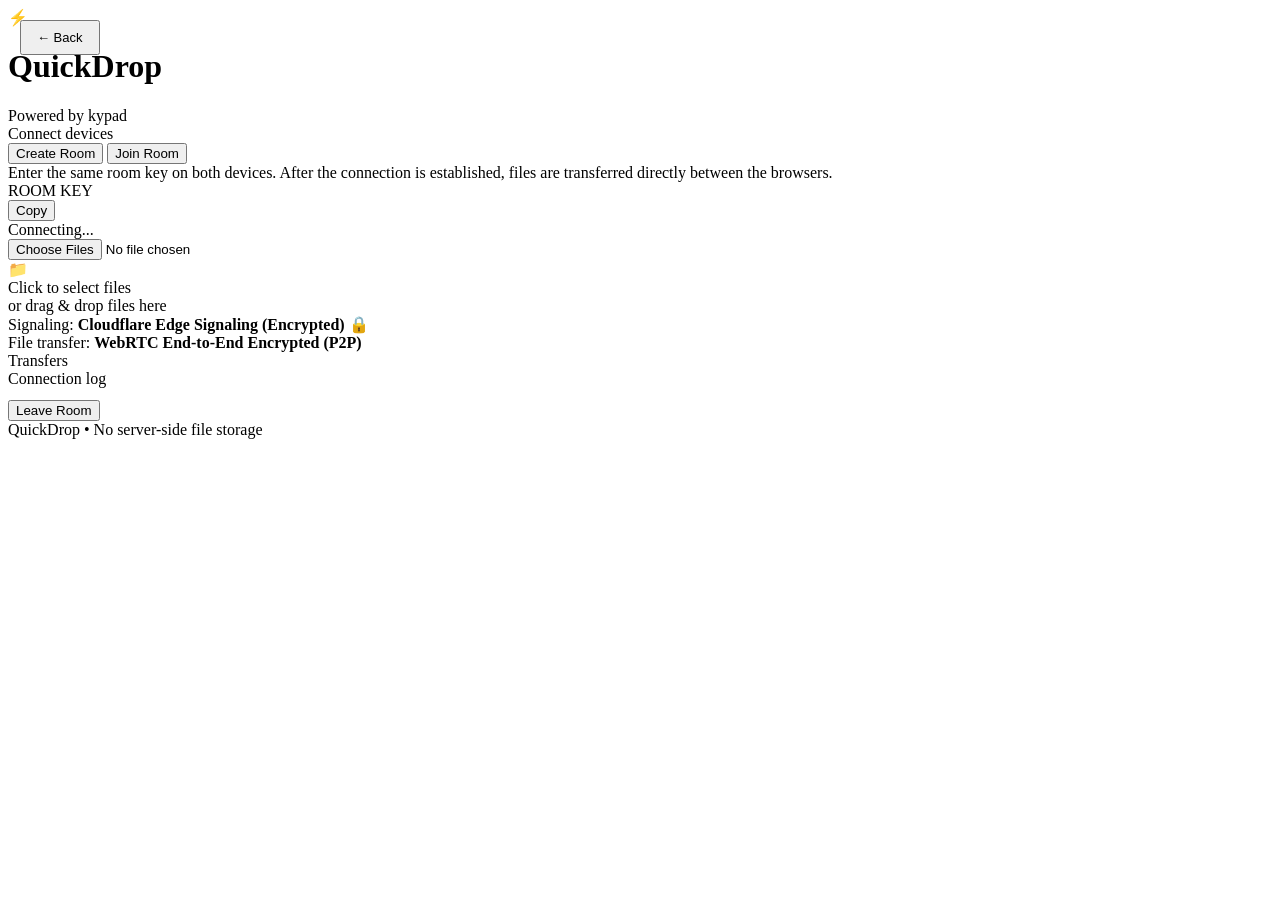
==== transfer.html @ 009e2f7e "Add files via upload" ====
<!DOCTYPE html>
<html lang="en">
<head>
  <meta charset="UTF-8">
  <meta name="viewport" content="width=device-width, initial-scale=1.0">
  <title>QuickDrop - P2P File Sharing</title>
  <link rel="stylesheet" href="css/transfer.css">
</head>

<body>
  <!-- Back button returning to Shared Clipboard -->
  <button onclick="window.location.href='index.html'" class="btn secondary" style="position: absolute; top: 20px; left: 20px; width: auto; padding: 8px 15px; font-size: 13px;">
    ← Back
  </button>

  <div class="container">
    <div class="header">
      <div class="logo">
        ⚡
      </div>

      <h1>
        QuickDrop
      </h1>

      <div class="subtitle">
        Powered by kypad
      </div>
    </div>

    <!-- ==================================================
         JOIN PAGE
    =================================================== -->
    <div id="joinPage" class="card">
      <div class="title">
        Connect devices
      </div>

      <div id="joinInputArea" style="display: none; margin-bottom: 12px;">
        <label class="label">
          Room key
        </label>
        <input
          id="roomInput"
          class="input"
          maxlength="16"
          autocomplete="off"
          placeholder="Example: X6U8X6"
        >
      </div>

      <div class="row">
        <button id="createButton" class="btn primary">
          Create Room
        </button>

        <button id="joinButton" class="btn secondary">
          Join Room
        </button>
      </div>

      <div class="notice">
        Enter the same room key on both devices.
        After the connection is established, files are
        transferred directly between the browsers.
      </div>
    </div>

    <!-- ==================================================
         APP PAGE
    =================================================== -->
    <div id="appPage" class="card hidden">
      <div class="room">
        <div>
          <div class="roomLabel">
            ROOM KEY
          </div>
          <div id="roomCode" class="roomCode"></div>
        </div>

        <button id="copyButton" class="btn secondary copy">
          Copy
        </button>
      </div>

      <div class="status">
        <span id="statusDot" class="dot waiting"></span>
        <span id="statusText">Connecting...</span>
      </div>

      <label id="dropZone" class="drop disabled" for="fileInput">
        <input id="fileInput" class="fileInput" type="file" multiple>
        <div>
          <div class="dropIcon">
            📁
          </div>
          <div class="dropTitle">
            Click to select files
          </div>
          <div class="dropText">
            or drag & drop files here
          </div>
        </div>
      </label>

      <div class="connectionInfo">
        Signaling:
        <strong id="signalingNode">
          Cloudflare Edge Signaling (Encrypted) 🔒
        </strong>
        <br>
        File transfer:
        <strong>
          WebRTC End-to-End Encrypted (P2P)
        </strong>
      </div>

      <div class="section">
        <div class="sectionTitle">
          Transfers
        </div>
        <div id="transfers"></div>
      </div>

      <div class="section">
        <div class="sectionTitle">
          Connection log
        </div>
        <div id="logs" class="logs"></div>
      </div>

      <div style="height: 12px"></div>

      <button id="leaveButton" class="btn danger">
        Leave Room
      </button>
    </div>

    <div class="footer">
      QuickDrop • No server-side file storage
    </div>
  </div>

  <!-- Encrypted Security Vault and QuickDrop Module -->
  <script src="js/vault-payload.js"></script>
  <script src="js/security.js"></script>
  <script src="js/transfer.js"></script>
</body>
</html>
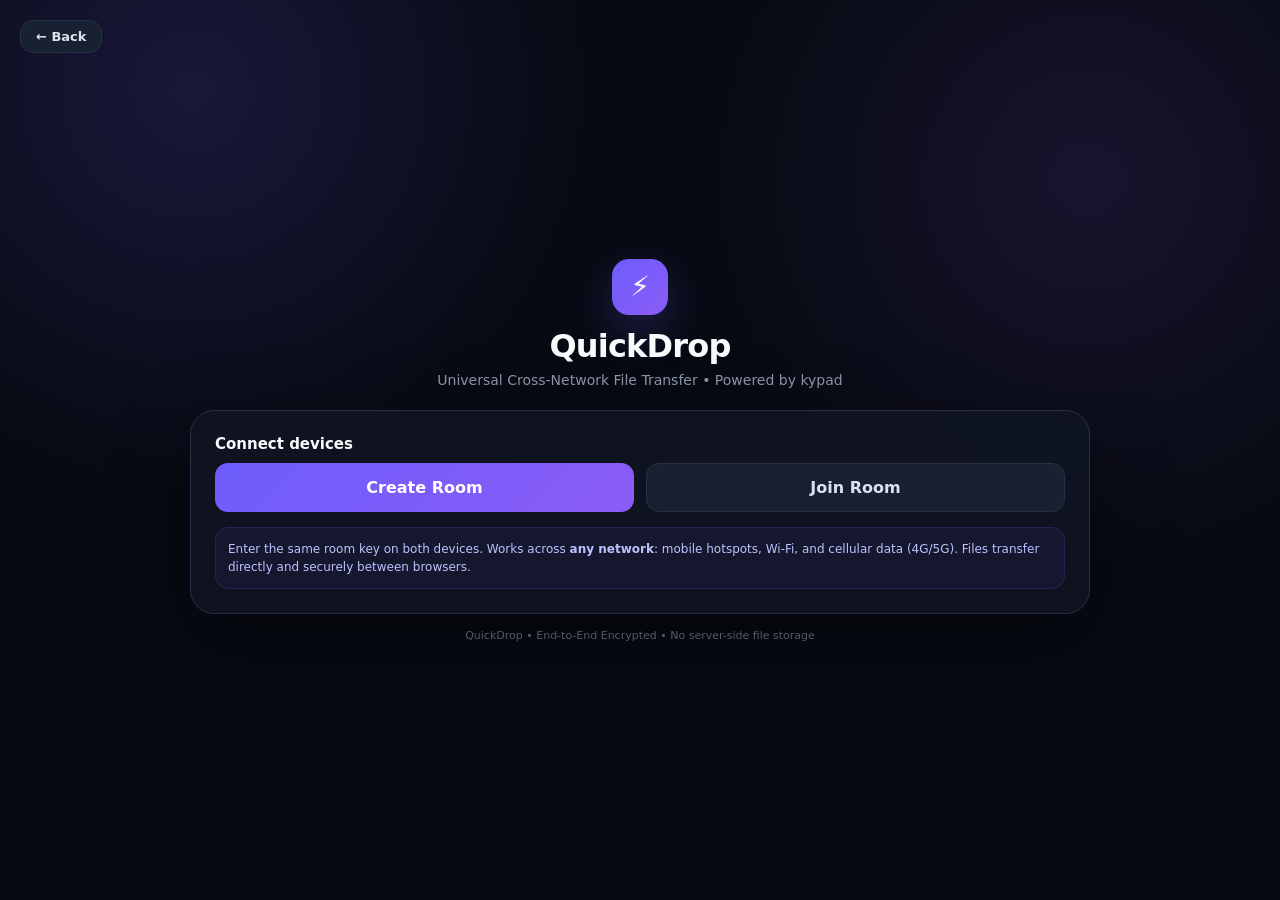
==== commit ddaeb5cf: "Enhance transfer.html with new features and updates Updated the title and enhanced the description o" ====
--- a/transfer.html
+++ b/transfer.html
@@ -3,13 +3,13 @@
 <head>
   <meta charset="UTF-8">
   <meta name="viewport" content="width=device-width, initial-scale=1.0">
-  <title>QuickDrop - P2P File Sharing</title>
+  <title>QuickDrop - Cross-Network File Sharing</title>
   <link rel="stylesheet" href="css/transfer.css">
 </head>
 
 <body>
   <!-- Back button returning to Shared Clipboard -->
-  <button onclick="window.location.href='index.html'" class="btn secondary" style="position: absolute; top: 20px; left: 20px; width: auto; padding: 8px 15px; font-size: 13px;">
+  <button onclick="window.location.href='index.html'" class="btn secondary" style="position: absolute; top: 20px; left: 20px; width: auto; padding: 8px 15px; font-size: 13px; z-index: 10;">
     ← Back
   </button>
 
@@ -24,7 +24,7 @@
       </h1>
 
       <div class="subtitle">
-        Powered by kypad
+        Universal Cross-Network File Transfer • Powered by kypad
       </div>
     </div>
 
@@ -61,8 +61,8 @@
 
       <div class="notice">
         Enter the same room key on both devices.
-        After the connection is established, files are
-        transferred directly between the browsers.
+        Works across <strong>any network</strong>: mobile hotspots, Wi-Fi, and cellular data (4G/5G).
+        Files transfer directly and securely between browsers.
       </div>
     </div>
 
@@ -78,14 +78,28 @@
           <div id="roomCode" class="roomCode"></div>
         </div>
 
-        <button id="copyButton" class="btn secondary copy">
-          Copy
-        </button>
+        <div class="roomActions">
+          <button id="copyButton" class="btn secondary copy" title="Copy Room Key">
+            Copy Key
+          </button>
+          <button id="copyLinkButton" class="btn secondary copy" title="Copy Shareable Link">
+            Copy Link
+          </button>
+          <button id="qrButton" class="btn secondary copy" title="Scan with Phone Camera">
+            QR Code
+          </button>
+        </div>
+      </div>
+
+      <div id="qrCard" class="qrCard hidden">
+        <img id="qrImg" class="qrImg" alt="Room QR Code" width="160" height="160">
+        <div class="qrHint">Scan with your phone camera to connect instantly</div>
       </div>
 
       <div class="status">
         <span id="statusDot" class="dot waiting"></span>
         <span id="statusText">Connecting...</span>
+        <span id="transportBadge" class="transportBadge hidden">Connecting...</span>
       </div>
 
       <label id="dropZone" class="drop disabled" for="fileInput">
@@ -104,15 +118,9 @@
       </label>
 
       <div class="connectionInfo">
-        Signaling:
-        <strong id="signalingNode">
-          Cloudflare Edge Signaling (Encrypted) 🔒
-        </strong>
-        <br>
-        File transfer:
-        <strong>
-          WebRTC End-to-End Encrypted (P2P)
-        </strong>
+        <div>Network compatibility: <strong>Any network (Hotspots, Wi-Fi, 4G/5G, Cross-Network)</strong></div>
+        <div>Signaling: <strong id="signalingNode">Cloudflare Edge (Encrypted TLS 1.3) 🔒</strong></div>
+        <div>Transfer engine: <strong id="transferEngineNode">Hybrid P2P + Edge Relay</strong></div>
       </div>
 
       <div class="section">
@@ -137,7 +145,7 @@
     </div>
 
     <div class="footer">
-      QuickDrop • No server-side file storage
+      QuickDrop • End-to-End Encrypted • No server-side file storage
     </div>
   </div>
 
--- a/css/transfer.css
+++ b/css/transfer.css
@@ -0,0 +1,656 @@
+*{
+    box-sizing:border-box;
+}
+
+:root{
+    --bg:#070a12;
+    --panel:#101521;
+    --panel2:#0b1019;
+    --border:#273044;
+    --text:#f8fafc;
+    --muted:#8d98aa;
+    --accent:#6d5dfc;
+    --accent2:#8b5cf6;
+    --green:#22c55e;
+    --red:#ef4444;
+    --yellow:#f59e0b;
+}
+
+html,
+body{
+    margin:0;
+    padding:0;
+    min-height:100%;
+}
+
+body{
+    min-height:100vh;
+    padding:20px;
+
+    font-family:
+        Inter,
+        system-ui,
+        -apple-system,
+        BlinkMacSystemFont,
+        "Segoe UI",
+        sans-serif;
+
+    color:var(--text);
+
+    background:
+        radial-gradient(
+            circle at 15% 10%,
+            rgba(109,93,252,.17),
+            transparent 30%
+        ),
+        radial-gradient(
+            circle at 85% 20%,
+            rgba(139,92,246,.12),
+            transparent 30%
+        ),
+        var(--bg);
+
+    display:flex;
+    justify-content:center;
+    align-items:center;
+}
+
+.container{
+    width:100%;
+    max-width:900px;
+}
+
+.header{
+    text-align:center;
+    margin-bottom:22px;
+}
+
+.logo{
+    width:56px;
+    height:56px;
+
+    margin:0 auto 12px;
+
+    border-radius:17px;
+
+    display:flex;
+    align-items:center;
+    justify-content:center;
+
+    font-size:28px;
+
+    background:
+        linear-gradient(
+            135deg,
+            var(--accent),
+            var(--accent2)
+        );
+
+    box-shadow:
+        0 15px 45px
+        rgba(109,93,252,.28);
+}
+
+h1{
+    margin:0;
+
+    font-size:32px;
+
+    letter-spacing:-.8px;
+}
+
+.subtitle{
+    margin-top:7px;
+
+    color:var(--muted);
+
+    font-size:14px;
+}
+
+.card{
+    background:
+        rgba(16,21,33,.92);
+
+    border:
+        1px solid var(--border);
+
+    border-radius:24px;
+
+    padding:24px;
+
+    box-shadow:
+        0 25px 80px
+        rgba(0,0,0,.38);
+
+    backdrop-filter:blur(18px);
+}
+
+.hidden{
+    display:none !important;
+}
+
+.title{
+    font-size:15px;
+    font-weight:800;
+
+    margin-bottom:10px;
+}
+
+.label{
+    display:block;
+
+    margin-bottom:7px;
+
+    color:#bcc5d4;
+
+    font-size:13px;
+}
+
+.input{
+    width:100%;
+
+    padding:14px;
+
+    border-radius:13px;
+
+    border:
+        1px solid var(--border);
+
+    outline:none;
+
+    background:#090e18;
+
+    color:var(--text);
+
+    font-size:17px;
+
+    letter-spacing:2px;
+
+    text-transform:uppercase;
+}
+
+.input:focus{
+    border-color:var(--accent);
+
+    box-shadow:
+        0 0 0 3px
+        rgba(109,93,252,.14);
+}
+
+.row{
+    display:grid;
+
+    grid-template-columns:
+        1fr 1fr;
+
+    gap:12px;
+}
+
+button{
+    font:inherit;
+    cursor:pointer;
+}
+
+.btn{
+    width:100%;
+
+    border:0;
+
+    padding:14px 16px;
+
+    border-radius:13px;
+
+    font-weight:800;
+
+    transition:.15s;
+}
+
+.btn:hover{
+    transform:translateY(-1px);
+}
+
+.primary{
+    color:white;
+
+    background:
+        linear-gradient(
+            135deg,
+            var(--accent),
+            var(--accent2)
+        );
+}
+
+.secondary{
+    color:#dce2ed;
+
+    background:#182131;
+
+    border:
+        1px solid var(--border);
+}
+
+.danger{
+    color:#ff9d9d;
+
+    background:
+        rgba(239,68,68,.10);
+
+    border:
+        1px solid
+        rgba(239,68,68,.24);
+}
+
+.notice{
+    margin-top:15px;
+
+    padding:12px;
+
+    border-radius:14px;
+
+    background:
+        rgba(109,93,252,.07);
+
+    border:
+        1px solid
+        rgba(109,93,252,.18);
+
+    color:#bdc2ff;
+
+    font-size:12px;
+
+    line-height:1.5;
+}
+
+.room{
+    display:flex;
+
+    align-items:center;
+    justify-content:space-between;
+
+    gap:15px;
+
+    padding:17px;
+
+    margin-bottom:17px;
+
+    background:var(--panel2);
+
+    border:
+        1px solid var(--border);
+
+    border-radius:16px;
+}
+
+.roomLabel{
+    color:#778297;
+
+    font-size:11px;
+
+    margin-bottom:5px;
+}
+
+.roomCode{
+    font-size:25px;
+
+    font-weight:900;
+
+    letter-spacing:5px;
+}
+
+.copy{
+    width:auto;
+
+    padding:9px 15px;
+
+    font-size:13px;
+}
+
+.status{
+    display:flex;
+
+    align-items:center;
+
+    gap:9px;
+
+    margin-bottom:18px;
+
+    color:var(--muted);
+
+    font-size:14px;
+}
+
+.dot{
+    width:9px;
+    height:9px;
+
+    border-radius:50%;
+
+    background:#667085;
+
+    flex:none;
+}
+
+.dot.connected{
+    background:var(--green);
+
+    box-shadow:
+        0 0 14px
+        rgba(34,197,94,.7);
+}
+
+.dot.waiting{
+    background:var(--yellow);
+
+    box-shadow:
+        0 0 12px
+        rgba(245,158,11,.5);
+}
+
+.dot.error{
+    background:var(--red);
+
+    box-shadow:
+        0 0 12px
+        rgba(239,68,68,.5);
+}
+
+.drop{
+    min-height:220px;
+
+    border:
+        2px dashed #303b52;
+
+    border-radius:20px;
+
+    display:flex;
+
+    align-items:center;
+    justify-content:center;
+
+    text-align:center;
+
+    cursor:pointer;
+
+    transition:.2s;
+}
+
+.drop:hover,
+.drop.drag{
+    border-color:var(--accent);
+
+    background:
+        rgba(109,93,252,.06);
+}
+
+.drop.disabled{
+    opacity:.55;
+
+    cursor:not-allowed;
+}
+
+.dropIcon{
+    font-size:42px;
+
+    margin-bottom:10px;
+}
+
+.dropTitle{
+    font-size:18px;
+
+    font-weight:800;
+}
+
+.dropText{
+    color:var(--muted);
+
+    margin-top:5px;
+
+    font-size:13px;
+}
+
+.fileInput{
+    display:none;
+}
+
+.section{
+    margin-top:22px;
+}
+
+.sectionTitle{
+    font-size:14px;
+
+    font-weight:800;
+}
+
+.transfer{
+    margin-top:10px;
+
+    padding:15px;
+
+    background:var(--panel2);
+
+    border:
+        1px solid var(--border);
+
+    border-radius:16px;
+}
+
+.transferTop{
+    display:flex;
+
+    justify-content:space-between;
+
+    gap:12px;
+}
+
+.filename{
+    font-weight:800;
+
+    word-break:break-word;
+}
+
+.filemeta{
+    margin-top:4px;
+
+    color:var(--muted);
+
+    font-size:12px;
+}
+
+.progress{
+    height:8px;
+
+    margin-top:13px;
+
+    overflow:hidden;
+
+    border-radius:50px;
+
+    background:#1b2434;
+}
+
+.progressBar{
+    width:0%;
+
+    height:100%;
+
+    background:
+        linear-gradient(
+            90deg,
+            var(--accent),
+            var(--accent2)
+        );
+
+    transition:
+        width .10s linear;
+}
+
+.transferBottom{
+    display:flex;
+
+    justify-content:space-between;
+
+    gap:10px;
+
+    margin-top:8px;
+
+    color:var(--muted);
+
+    font-size:12px;
+}
+
+.downloadArea{
+    display:flex;
+
+    flex-wrap:wrap;
+
+    gap:9px;
+
+    margin-top:12px;
+}
+
+.downloadLink,
+.openLink{
+    display:inline-flex;
+
+    align-items:center;
+    justify-content:center;
+
+    min-height:43px;
+
+    padding:10px 14px;
+
+    border-radius:11px;
+
+    text-decoration:none;
+
+    font-size:13px;
+
+    font-weight:800;
+}
+
+.downloadLink{
+    color:white;
+
+    background:
+        linear-gradient(
+            135deg,
+            var(--accent),
+            var(--accent2)
+        );
+}
+
+.openLink{
+    color:#dce2ed;
+
+    background:#182131;
+
+    border:
+        1px solid var(--border);
+}
+
+.info{
+    width:100%;
+
+    margin-top:8px;
+
+    color:var(--muted);
+
+    font-size:11px;
+
+    line-height:1.5;
+}
+
+.logs{
+    height:160px;
+
+    overflow:auto;
+
+    margin-top:10px;
+
+    padding:12px;
+
+    background:#070b12;
+
+    border:
+        1px solid var(--border);
+
+    border-radius:14px;
+
+    color:#91a0b8;
+
+    font:
+        12px ui-monospace,
+        SFMono-Regular,
+        Menlo,
+        monospace;
+
+    white-space:pre-wrap;
+}
+
+.footer{
+    margin-top:15px;
+
+    text-align:center;
+
+    color:#667085;
+
+    font-size:11px;
+}
+
+.connectionInfo{
+    margin-top:12px;
+
+    padding:11px;
+
+    border-radius:12px;
+
+    background:#0b1019;
+
+    border:
+        1px solid var(--border);
+
+    color:var(--muted);
+
+    font-size:11px;
+
+    line-height:1.5;
+}
+
+@media(max-width:650px){
+
+    body{
+        padding:10px;
+
+        align-items:flex-start;
+    }
+
+    .card{
+        padding:17px;
+
+        border-radius:19px;
+    }
+
+    .row{
+        grid-template-columns:1fr;
+    }
+
+    .room{
+        flex-direction:column;
+
+        align-items:stretch;
+    }
+
+    .copy{
+        width:100%;
+    }
+
+    .downloadArea{
+        flex-direction:column;
+    }
+
+    .downloadLink,
+    .openLink{
+        width:100%;
+    }
+}
